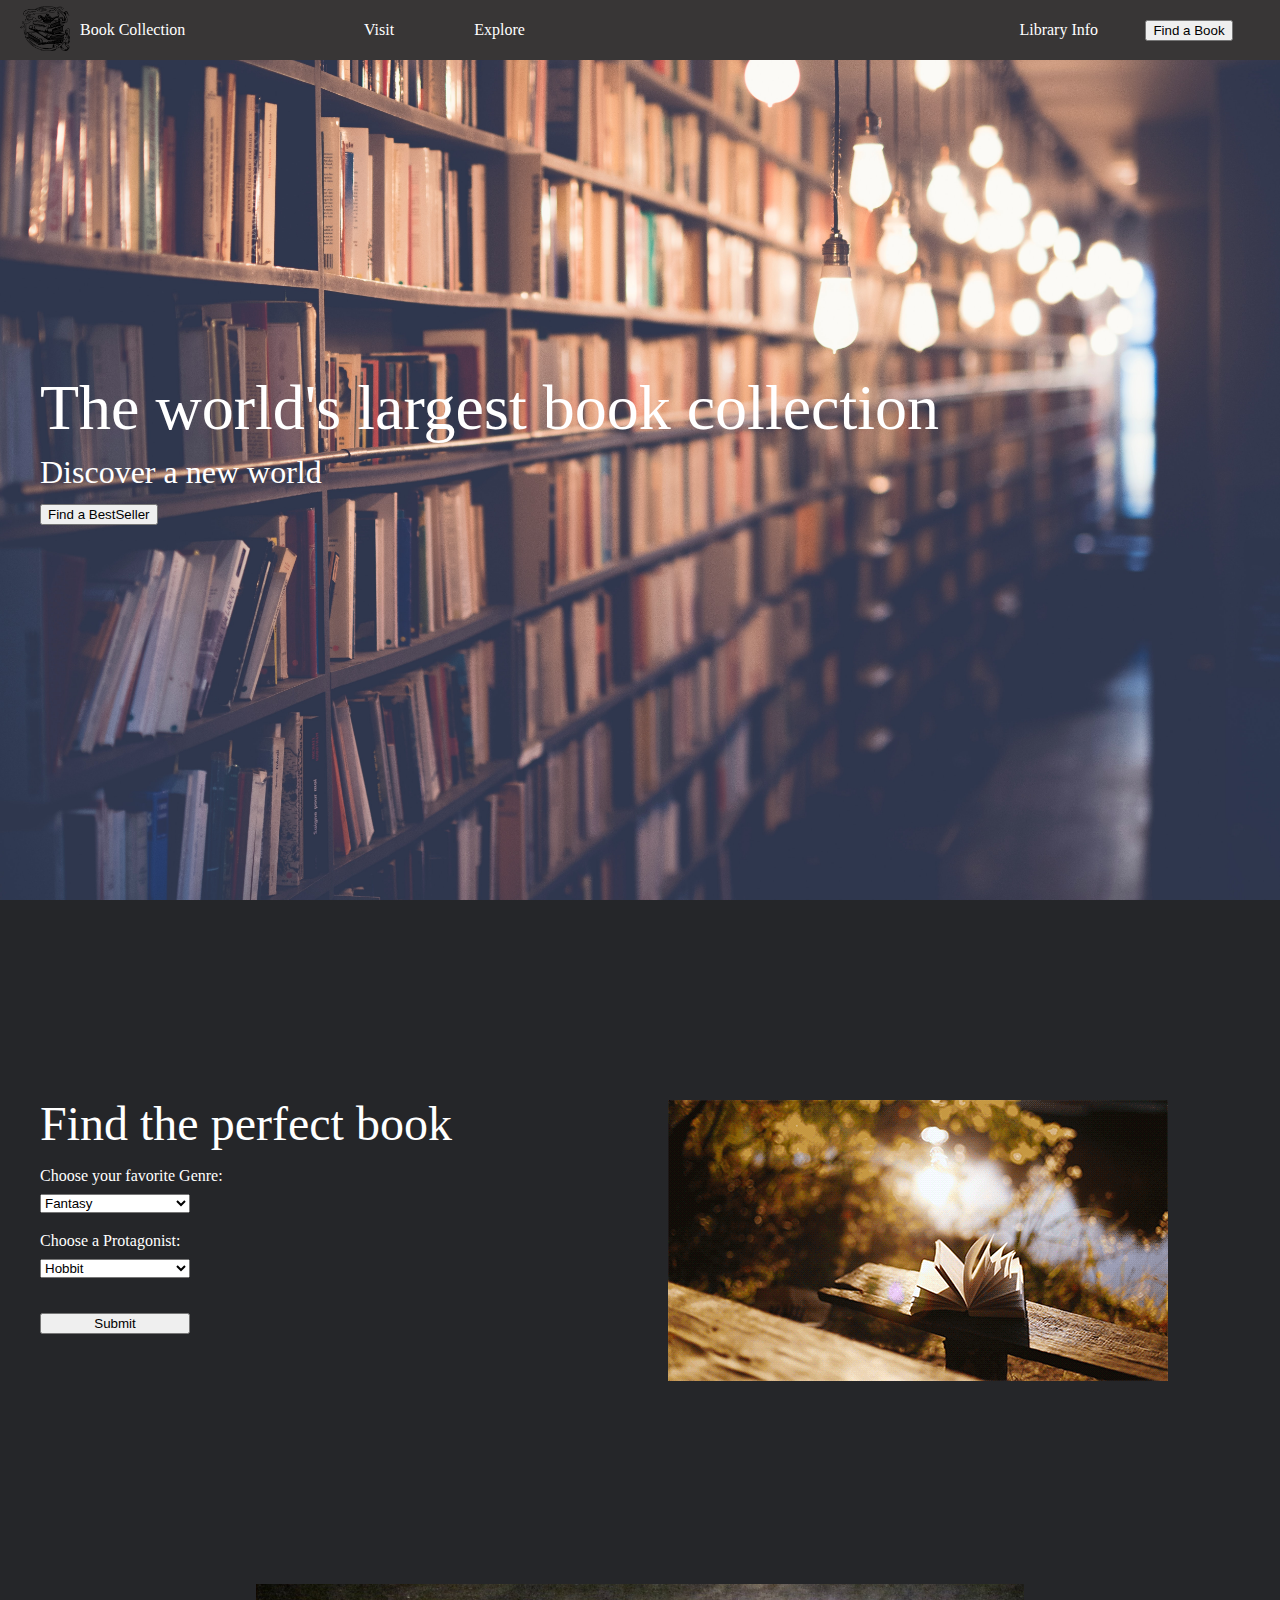
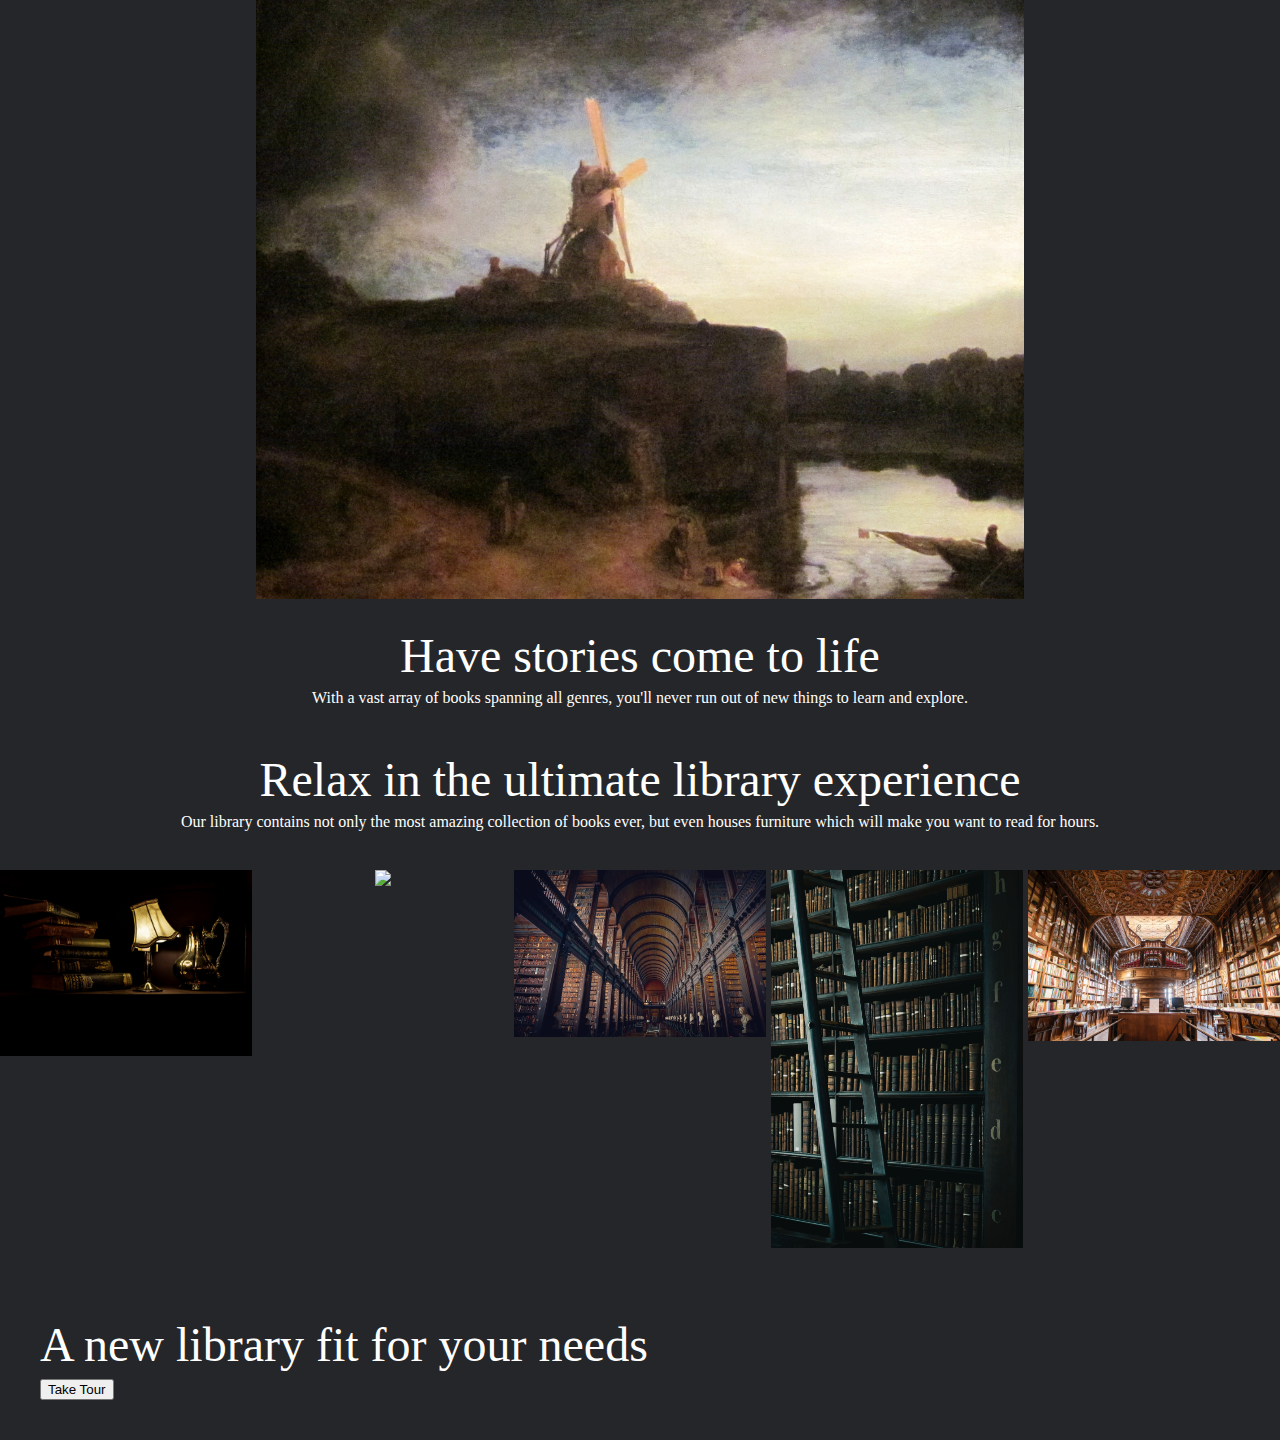
==== website/index.html @ d28a2c41 "iniital commit" ====
<!DOCTYPE html>
<html lang="en">
  <head>
    <meta charset="utf-8" />
    <meta name="viewport" content="width=device-width, initial-scale=1" />
    <title>Preprocessing Starter</title>
    <link rel="stylesheet" href="css/index.css" />
  </head>
	
 
  <!------------ First Section -------------->

  <body>
	  <div id="backgroundImg">
		<div class="hero">
			<h1>The world's largest book collection</h1>
			<h3>Discover a new world</h3>
			<button>Find a BestSeller</button>
		  </div>
	  </div>
    <header>
      <nav>
        <ul class="firstBoxNav">
          <li><a href="index.html"><img src="../images/bookIcon.png"/></a></li>
          <li><a href="books.html">Book Collection</a></li>
        </ul>

        <ul class="secondBoxNav">
          <li><a href="#">Visit</a></li>
          <li><a href="#">Explore</a></li>
        </ul>

        <ul class="thirdBoxNav">
          <li></li>
          <li></li>
        </ul>

        <ul class="lastBoxNav">
          <li><a href="#">Library Info</a></li>
          <li><button>Find a Book</button></li>
        </ul>
      </nav>
    </header>

    

	<!------------ Second Section -------------->

	<div class="secondGrid">

		<div class="gridBox1">
			<h2 id="second">Find the perfect book</h2>

			<label class="firstLabel" for="genre">Choose your favorite Genre:</label>
			<select id="genre">
				<option value="fantasy">Fantasy</option>
				<option value="fiction">Fiction</option>
				<option value="non-fiction">Non-Fiction</option>
				<option value="biography">Biography</option>
				<option value="historical">Historical</option>
			</select>
			
			<label class="secondLabel" for="person">Choose a Protagonist:</label>
			<select id="person">
				<option value="hobbit">Hobbit</option>
				<option value="super-hero">Super Hero</option>
				<option value="villian">Villian</option>
				<option value="histrotical-figure">Histrotical Figure</option>
				<option value="president">President/Leader</option>
			</select>
			<button id="submit" type="submit">Submit</button>
		</div>

		<div class="gridBox2">
			<figure>
				<img src="../images/bookGif.gif">
			</figure>
		</div>
		
	</div>


		<!------------ Third Section -------------->

	<div class="thirdGrid">
		<figure>
			<img src="../images/art2.jpg">
		</figure>
		
		<h2>Have stories come to life</h2>
		<p>With a vast array of books spanning all genres,
			you'll never run out of new things to learn and explore.
		</p>

	</div>


		<!------------ Fourth Section -------------->
	<div class="textAboveGrid4">
		<h2>Relax in the ultimate library experience</h2>
		<p>Our library contains not only the most amazing
			collection of books ever, but even houses furniture
			which will make you want to read for hours.
		</p>
	</div>
	<div class="fourthGrid">
		<div class="card one"><img src="../images/one.jpg"></div>
		<div class="card two"><img src="../images/two.jpg"></div>
		<div class="card three"><img src="../images/three.jpg"></div>
		<div class="card four"><img src="../images/four.jpg"></div>
		<div class="card five"><img src="../images/five.jpg"></div>
	</div>

		<!------------ Fourth Section -------------->

	<div class="textAboveGrid5">
		<h2>A new library fit for your needs</h2>
		<button>Take Tour</button>
	</div>
	





  </body>
</html>
---- website/css/index.css ----
/* http://meyerweb.com/eric/tools/css/reset/ 
   v2.0 | 20110126
   License: none (public domain)
*/
html,
body,
div,
span,
applet,
object,
iframe,
h1,
h2,
h3,
h4,
h5,
h6,
p,
blockquote,
pre,
a,
abbr,
acronym,
address,
big,
cite,
code,
del,
dfn,
em,
img,
ins,
kbd,
q,
s,
samp,
small,
strike,
strong,
sub,
sup,
tt,
var,
b,
u,
i,
center,
dl,
dt,
dd,
ol,
ul,
li,
fieldset,
form,
label,
legend,
table,
caption,
tbody,
tfoot,
thead,
tr,
th,
td,
article,
aside,
canvas,
details,
embed,
figure,
figcaption,
footer,
header,
hgroup,
menu,
nav,
output,
ruby,
section,
summary,
time,
mark,
audio,
video {
  margin: 0;
  padding: 0;
  border: 0;
  font-size: 100%;
  font: inherit;
  vertical-align: baseline;
}
/* HTML5 display-role reset for older browsers */
article,
aside,
details,
figcaption,
figure,
footer,
header,
hgroup,
menu,
nav,
section {
  display: block;
}
body {
  line-height: 1;
}
ol,
ul {
  list-style: none;
}
blockquote,
q {
  quotes: none;
}
blockquote:before,
blockquote:after,
q:before,
q:after {
  content: "";
  content: none;
}
table {
  border-collapse: collapse;
  border-spacing: 0;
}
html {
  box-sizing: border-box;
}
*,
*:before,
*:after {
  box-sizing: inherit;
}
/* Start your code here: */
/* ----------- BODY ------------ */
body {
  background-color: #252629;
  /* -----NAVIGATION ------ */
  /* -----SECOND HERO SECTION ------ */
  /* -----THIRD HERO SECTION ------ */
  /* ----- FOURTH HERO SECTION ------ */
}
body #backgroundImg {
  width: 100vw;
  height: 100vh;
  background-image: url(../../images/backgroundImg1.jpg);
  background-position: center center;
  background-repeat: no-repeat;
  background-attachment: local;
  background-size: cover;
  /* ------- HERO ------ */
}
body #backgroundImg .hero {
  padding-left: 40px;
  width: 80vw;
  height: 100vh;
  display: flex;
  flex-direction: column;
  align-items: flex-start;
  justify-content: center;
  flex-wrap: wrap;
}
body #backgroundImg .hero h1 {
  font-size: 4rem;
  color: white;
  padding-bottom: 1rem;
}
body #backgroundImg .hero h3 {
  font-size: 2rem;
  color: white;
}
body #backgroundImg .hero button {
  margin-top: 1rem;
}
body nav {
  position: fixed;
  top: 0;
  width: 100%;
  display: grid;
  grid-template-columns: repeat(4, 1fr);
  gap: 1rem;
  background-color: #383636;
  height: 60px;
}
body nav .firstBoxNav {
  display: flex;
  flex-direction: row;
  align-items: center;
}
body nav .firstBoxNav li a {
  color: white;
}
body nav .firstBoxNav li a:link {
  text-decoration: none;
}
body nav .firstBoxNav li a:link img {
  padding-right: 10px;
  padding-left: 20px;
  width: 80px;
}
body nav .firstBoxNav li a:link a:visited {
  color: white;
}
body nav .secondBoxNav {
  display: flex;
  flex-direction: row;
  align-items: center;
}
body nav .secondBoxNav li a {
  color: white;
}
body nav .secondBoxNav li a:link {
  text-decoration: none;
  padding: 40px;
}
body nav .secondBoxNav li a:visited {
  color: white;
}
body nav .lastBoxNav {
  display: flex;
  flex-direction: row;
  align-items: center;
  justify-content: space-evenly;
}
body nav .lastBoxNav a {
  color: white;
}
body nav .lastBoxNav a:link {
  text-decoration: none;
  color: white;
}
body nav .lastBoxNav a:visited {
  color: white;
}
body .secondGrid {
  display: grid;
  gap: 1rem;
  grid-template-columns: repeat(2, 1fr);
  margin-top: 200px;
  margin-left: 40px;
  margin-bottom: 200px;
}
body .secondGrid .gridBox1 {
  display: flex;
  flex-direction: column;
  color: white;
}
body .secondGrid .gridBox1 #second {
  color: white;
  padding-bottom: 20px;
  font-size: 3rem;
}
body .secondGrid .gridBox1 .firstLabel {
  padding-bottom: 10px;
}
body .secondGrid .gridBox1 .secondLabel {
  padding-bottom: 10px;
  padding-top: 20px;
}
body .secondGrid .gridBox1 #genre {
  width: 150px;
}
body .secondGrid .gridBox1 #person {
  width: 150px;
}
body .secondGrid .gridBox1 #submit {
  width: 150px;
  margin-top: 35px;
}
body .thirdGrid {
  display: flex;
  flex-direction: column;
  justify-content: center;
  align-content: center;
  align-items: center;
}
body .thirdGrid figure {
  width: 60%;
}
body .thirdGrid figure img {
  width: 100%;
  margin-bottom: 30px;
}
body .thirdGrid h2 {
  color: white;
  font-size: 3rem;
  margin-bottom: 10px;
  text-align: center;
}
body .thirdGrid p {
  color: white;
  margin-bottom: 50px;
  text-align: center;
}
body .textAboveGrid4 {
  display: flex;
  flex-direction: column;
  align-items: center;
}
body .textAboveGrid4 h2 {
  color: white;
  font-size: 3rem;
  margin-bottom: 10px;
  text-align: center;
}
body .textAboveGrid4 p {
  color: white;
  text-align: center;
  margin-bottom: 40px;
}
body .fourthGrid {
  display: grid;
  grid-template-columns: repeat(auto-fill, minmax(240px, 1fr));
  grid-auto-rows: minmax(240px, auto);
  justify-items: center;
  grid-gap: 5px;
}
body .fourthGrid .card img {
  width: 100%;
}
body .fourthGrid .one {
  grid-column: 0.33333333;
  grid-row: 0.2;
}
body .textAboveGrid5 h2 {
  color: white;
  font-size: 3rem;
  margin-top: 70px;
  margin-bottom: 10px;
  margin-left: 40px;
}
body .textAboveGrid5 button {
  color: black;
  text-align: center;
  margin-bottom: 40px;
  margin-left: 40px;
}
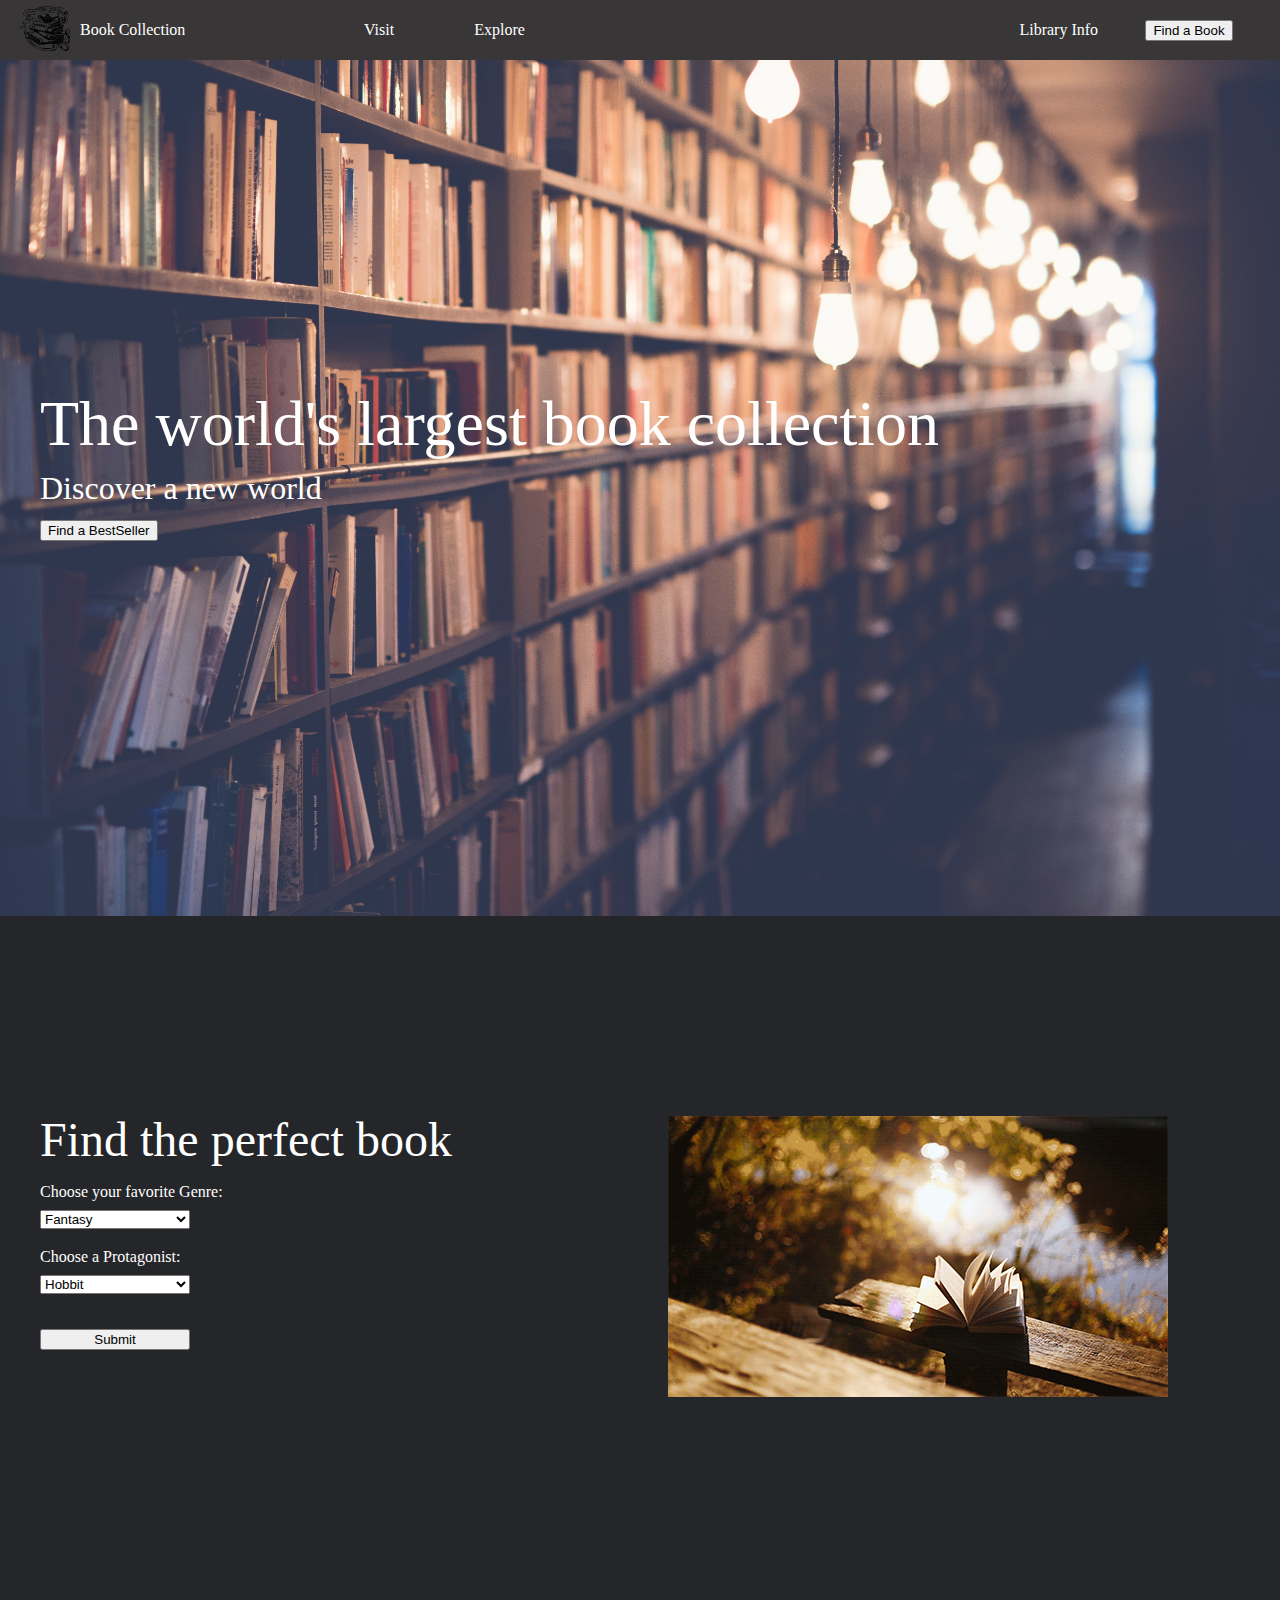
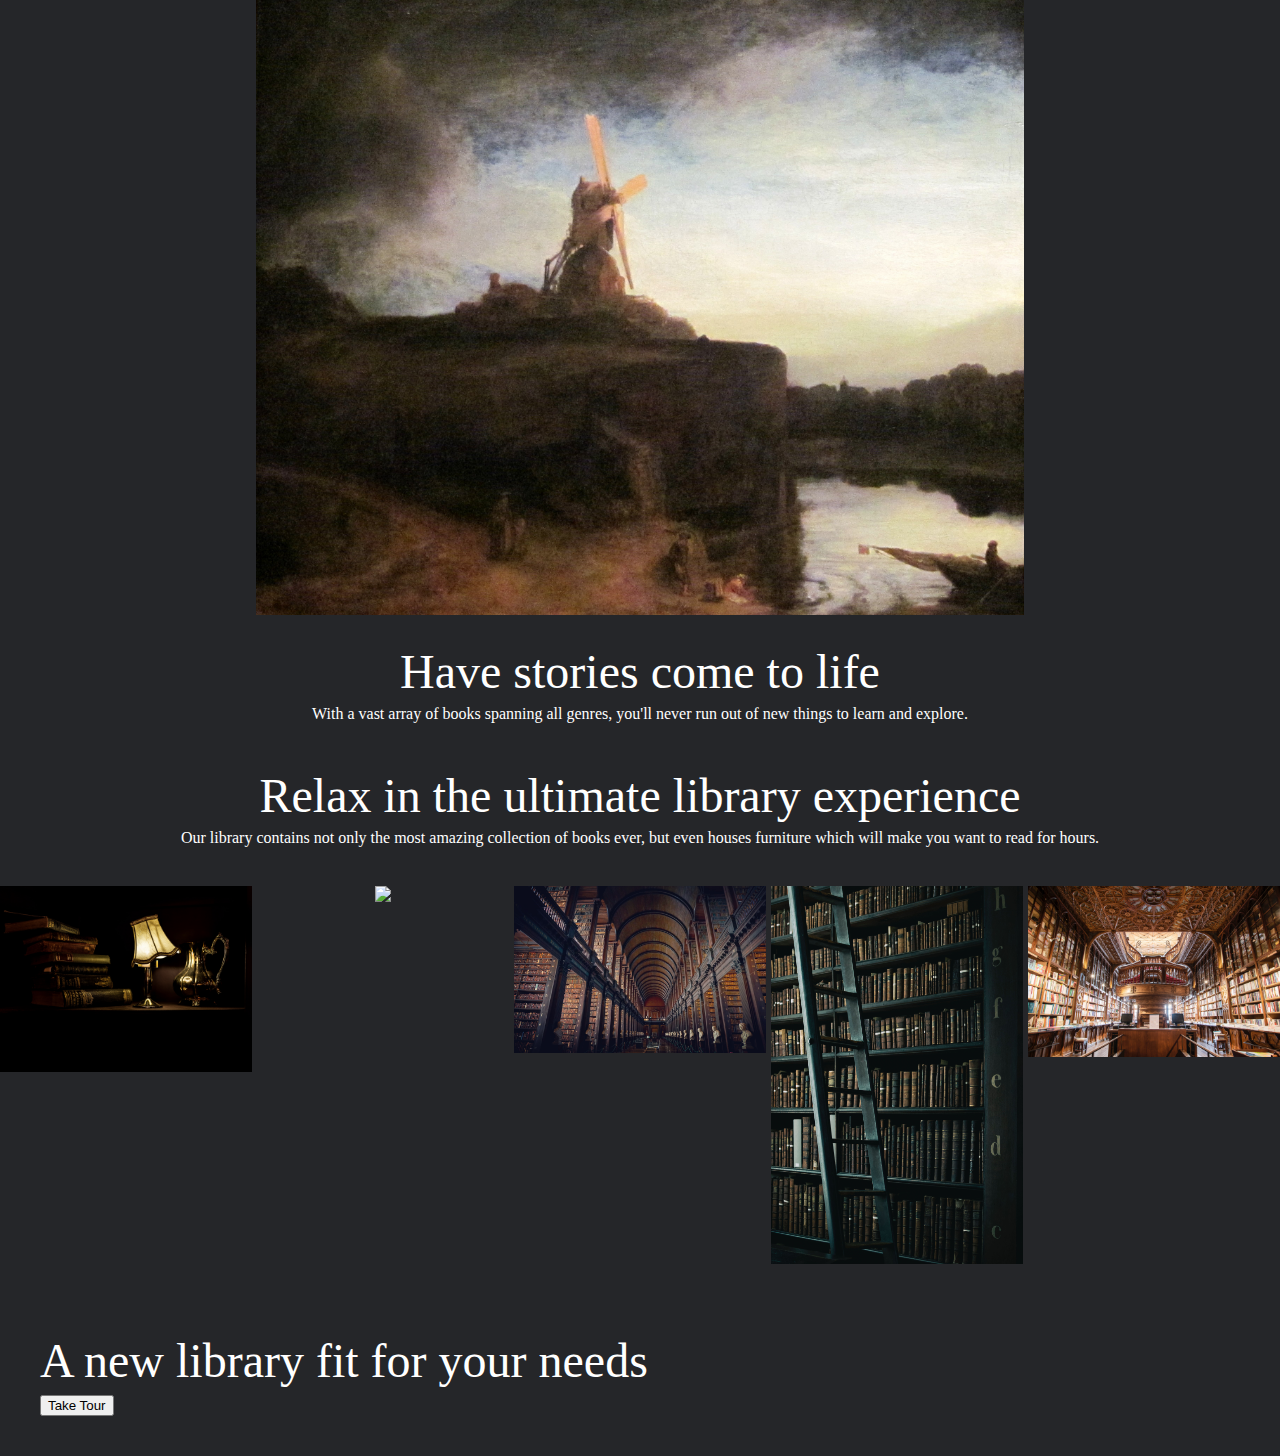
==== commit 1d8cd22e: "test" ====
--- a/website/index.html
+++ b/website/index.html
@@ -11,6 +11,7 @@
   <!------------ First Section -------------->
 
   <body>
+	  <h1>HI!</h1>
 	  <div id="backgroundImg">
 		<div class="hero">
 			<h1>The world's largest book collection</h1>
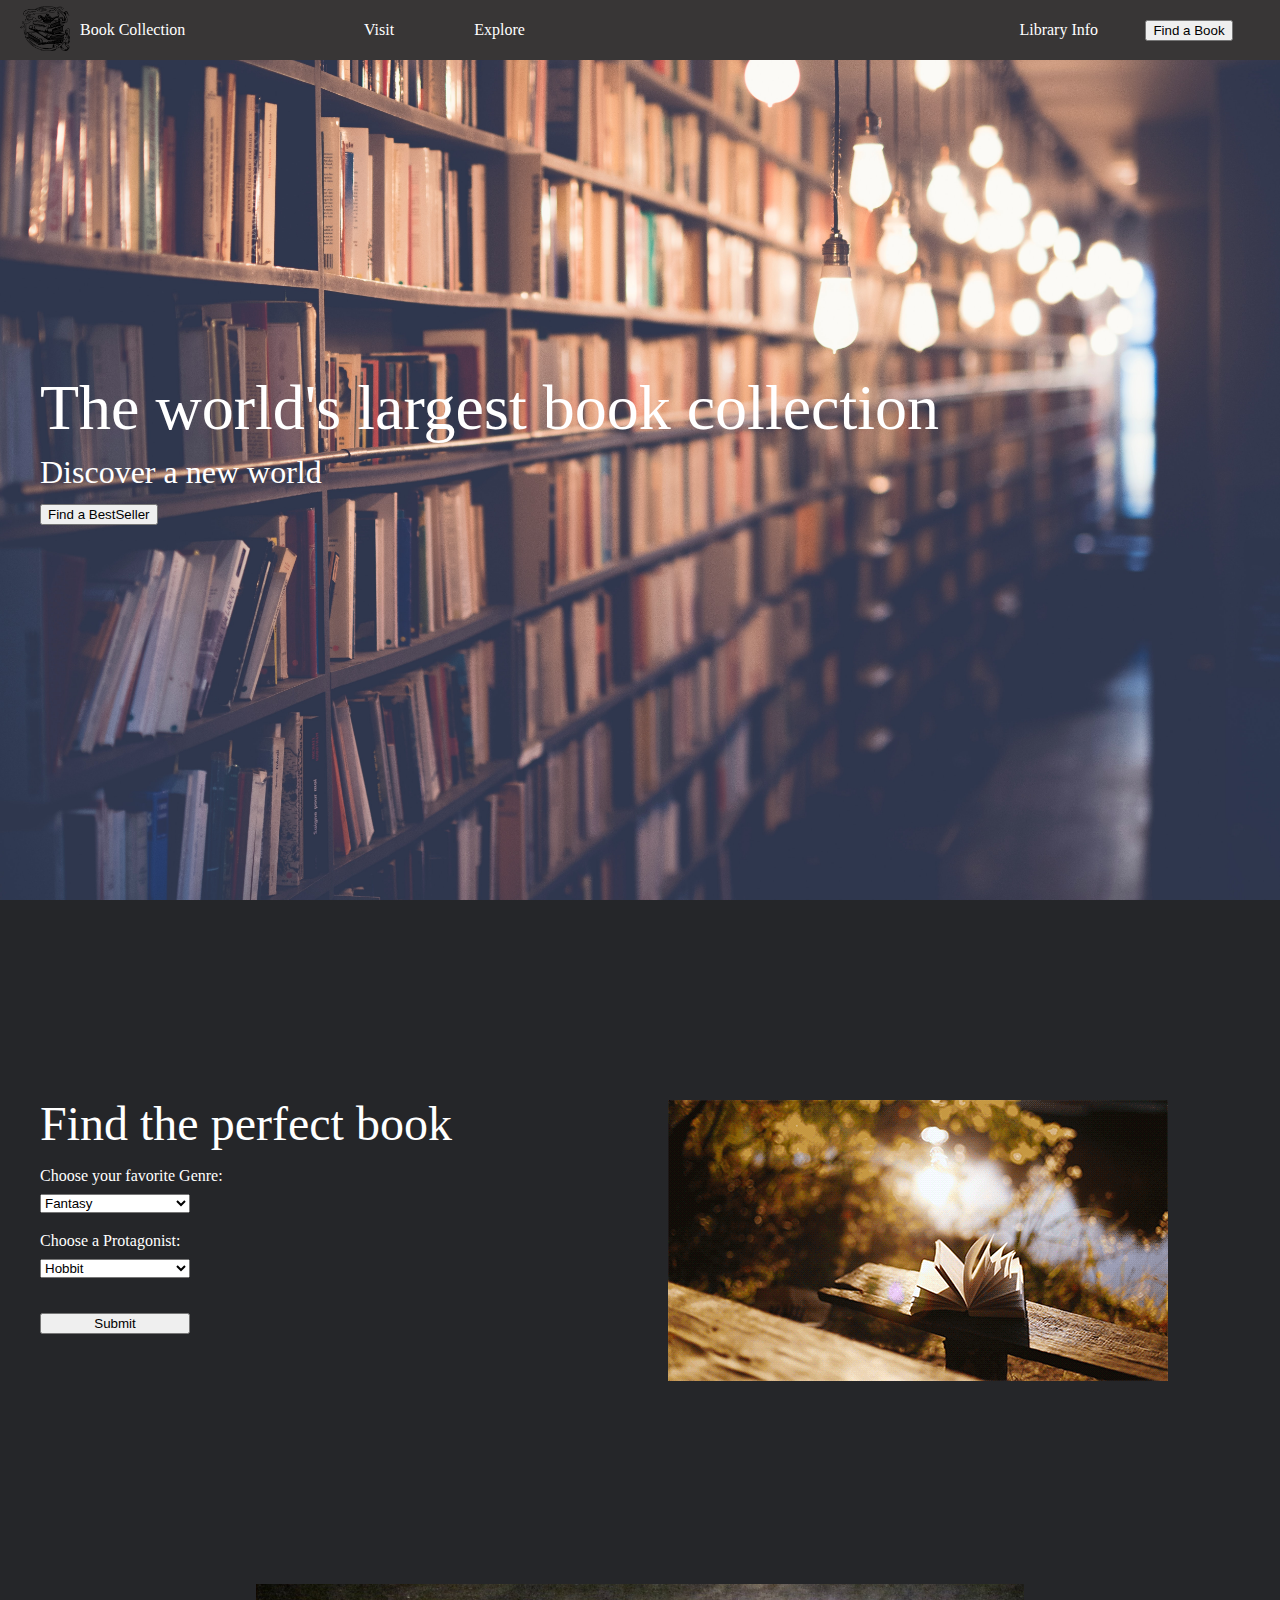
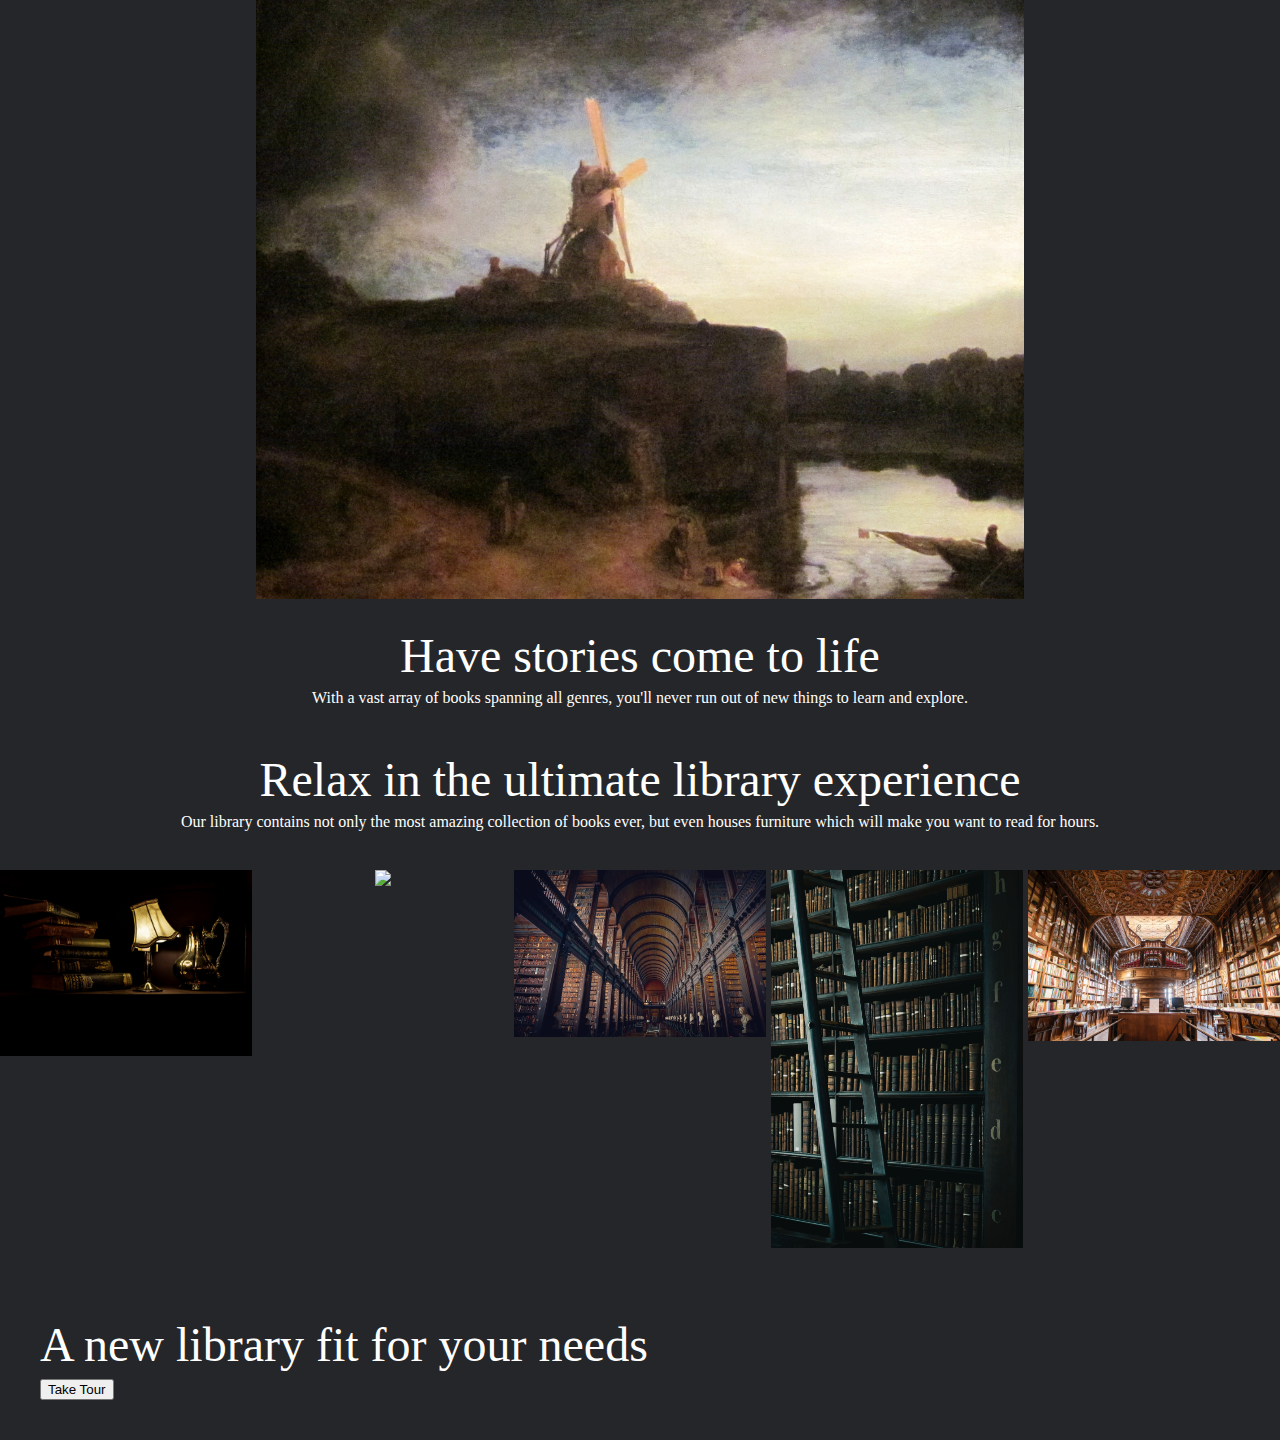
==== commit 347978fb: "test push" ====
--- a/website/index.html
+++ b/website/index.html
@@ -11,7 +11,6 @@
   <!------------ First Section -------------->
 
   <body>
-	  <h1>HI!</h1>
 	  <div id="backgroundImg">
 		<div class="hero">
 			<h1>The world's largest book collection</h1>
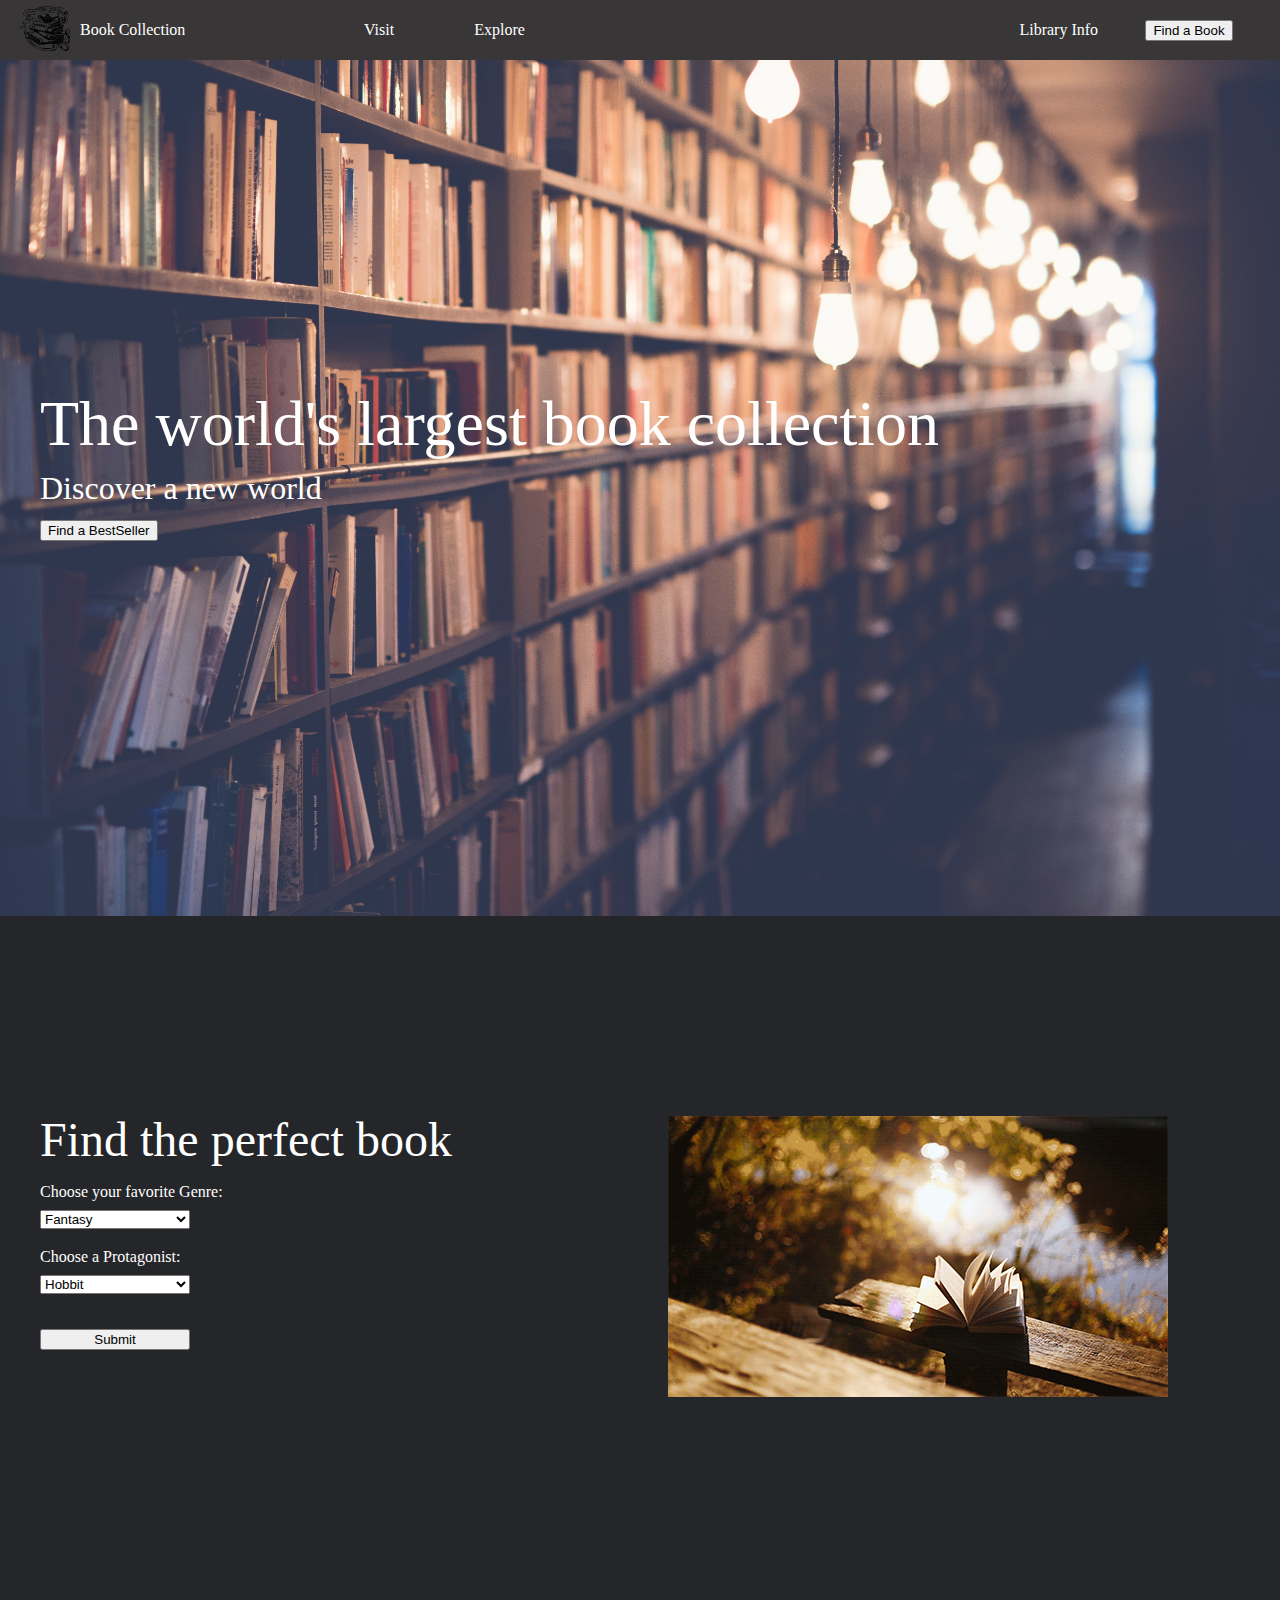
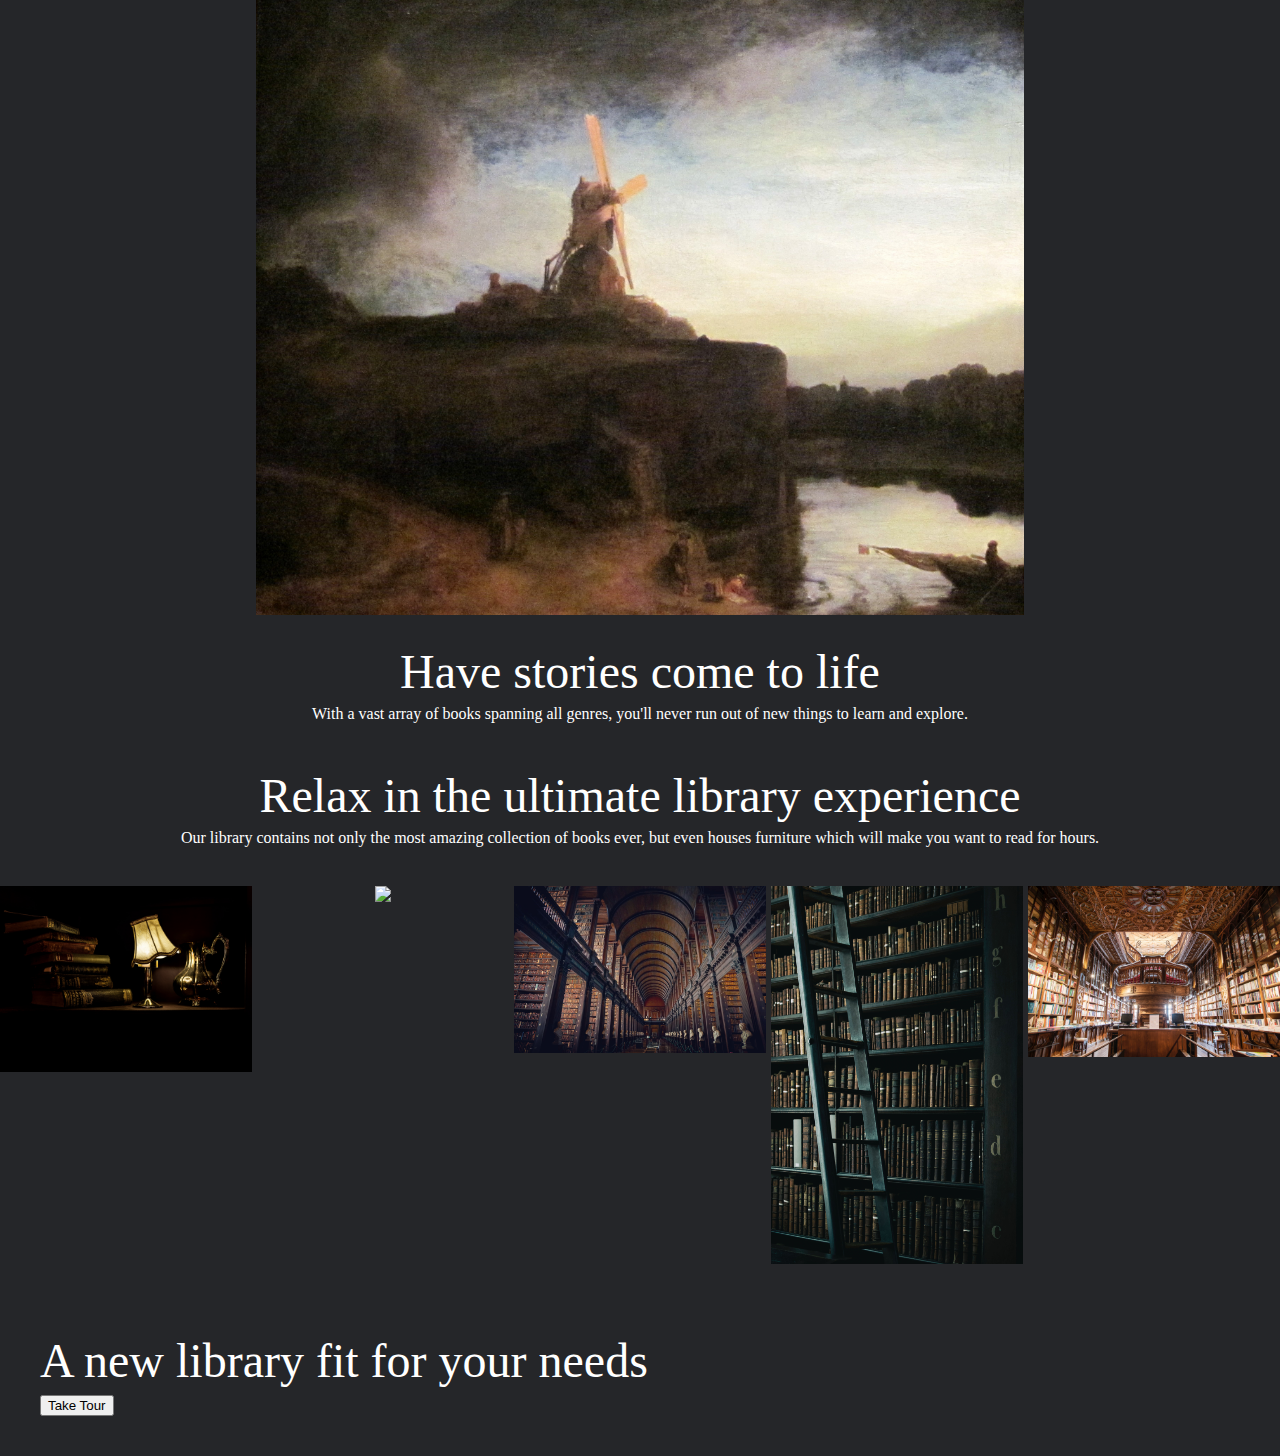
==== commit 6557b6d9: "hii" ====
--- a/website/index.html
+++ b/website/index.html
@@ -11,6 +11,7 @@
   <!------------ First Section -------------->
 
   <body>
+	  <h1>HIII</h1>
 	  <div id="backgroundImg">
 		<div class="hero">
 			<h1>The world's largest book collection</h1>
